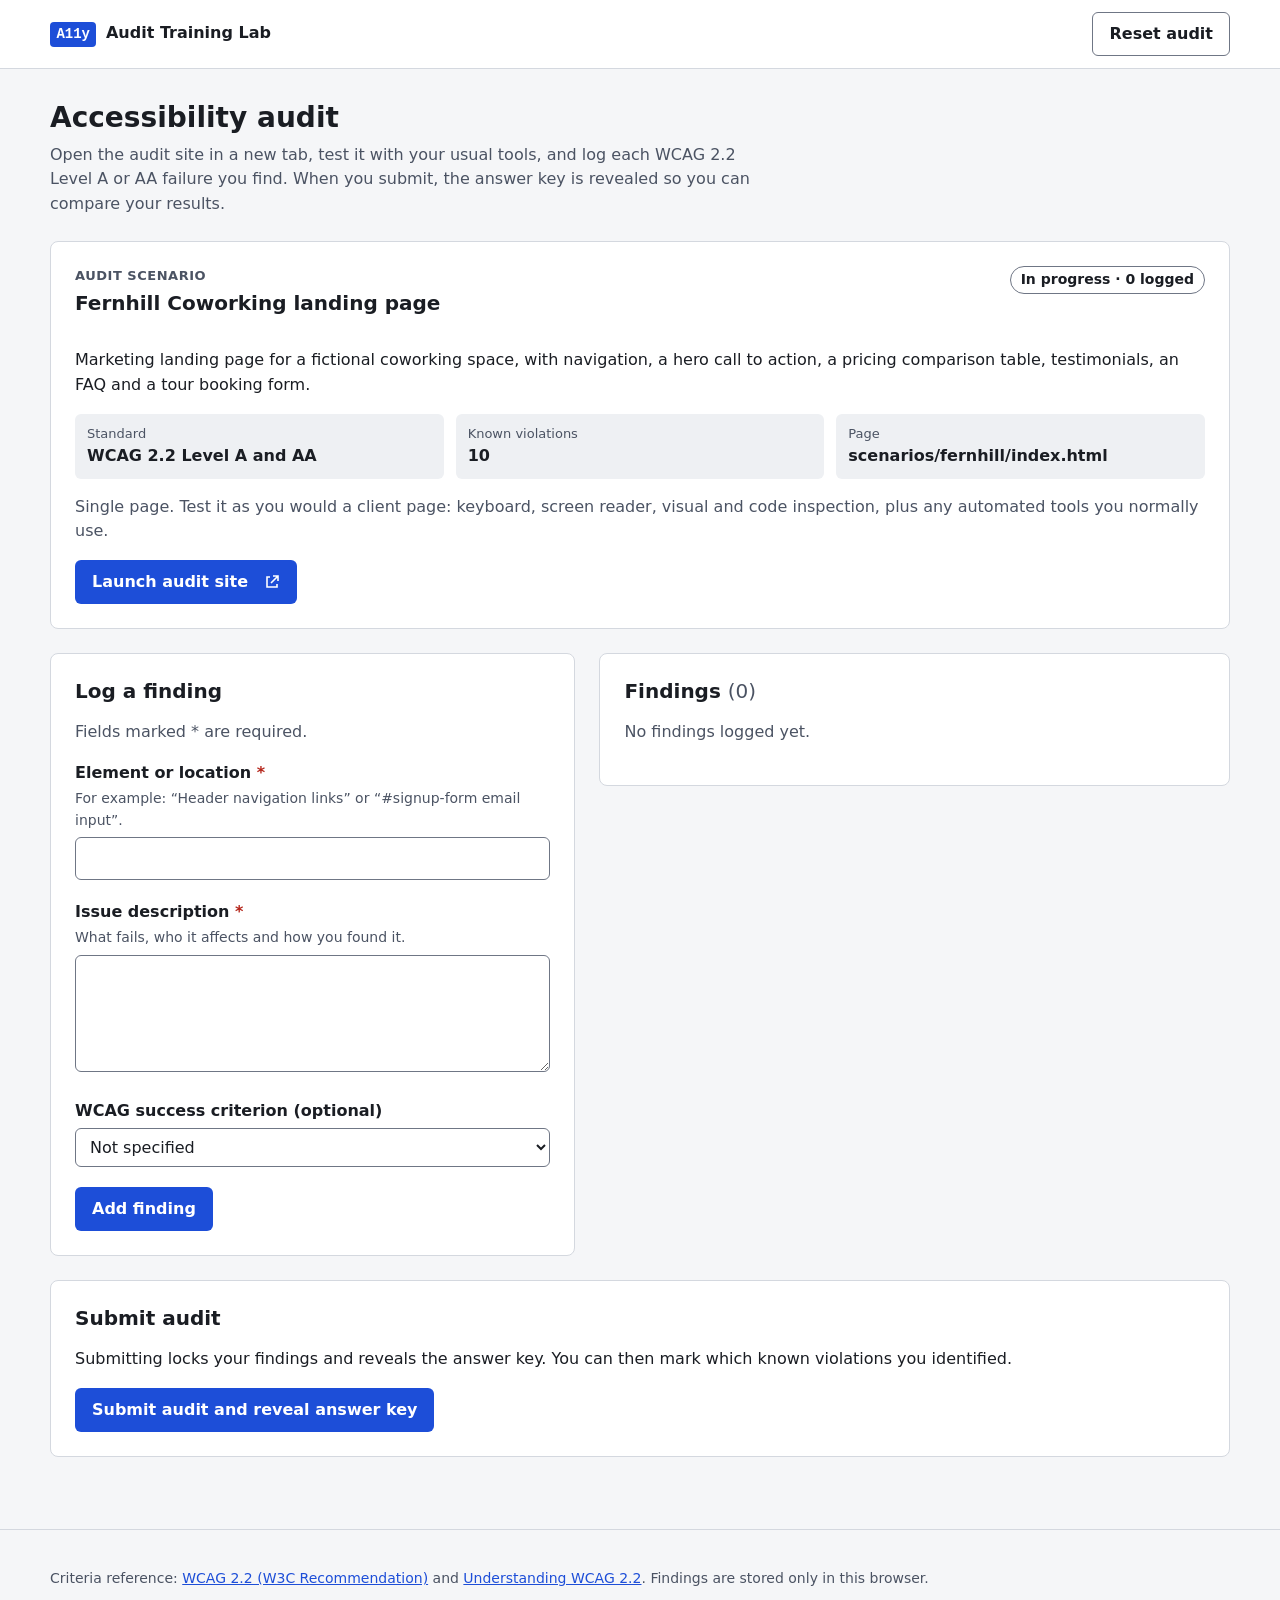
==== index.html @ 509cca6a "Initial commit: Accessibility Audit Training Lab MVP Static training app for practicing WCAG 2.2 aud" ====
<!DOCTYPE html>
<html lang="en">
<head>
  <meta charset="utf-8">
  <meta name="viewport" content="width=device-width, initial-scale=1">
  <title>Accessibility Audit Training Lab</title>
  <meta name="description" content="Practice WCAG 2.2 accessibility audits against a page with known, intentionally injected violations.">
  <link rel="stylesheet" href="css/app.css">
  <script src="js/app.js" defer></script>
</head>
<body>
  <a class="skip-link" href="#main">Skip to main content</a>

  <header class="app-header">
    <div class="wrap header-inner">
      <p class="brand"><span class="brand-mark" aria-hidden="true">A11y</span> Audit Training Lab</p>
      <button type="button" class="btn btn-ghost" id="reset-btn">Reset audit</button>
    </div>
  </header>

  <main id="main" tabindex="-1">
    <div class="wrap">
      <h1>Accessibility audit</h1>
      <p class="intro">Open the audit site in a new tab, test it with your usual tools, and log each WCAG 2.2 Level A or AA failure you find. When you submit, the answer key is revealed so you can compare your results.</p>

      <noscript><p class="notice">This training app needs JavaScript. The audit site itself works without it.</p></noscript>
      <p class="notice notice-error" id="load-error" hidden></p>

      <section class="panel scenario" aria-labelledby="scenario-title">
        <div class="scenario-head">
          <div>
            <p class="eyebrow">Audit scenario</p>
            <h2 id="scenario-title">Loading scenario…</h2>
          </div>
          <p class="badge" id="audit-state">In progress</p>
        </div>
        <p id="scenario-summary"></p>
        <dl class="meta" id="scenario-meta"></dl>
        <p id="scenario-scope" class="muted"></p>
        <a class="btn btn-primary" id="launch-link" href="#" target="_blank" rel="noopener">
          Launch audit site<span class="visually-hidden"> (opens in a new tab)</span>
          <svg class="icon" viewBox="0 0 16 16" aria-hidden="true" focusable="false"><path d="M6 3H3v10h10v-3M9 2h5v5M14 2L7 9" fill="none" stroke="currentColor" stroke-width="1.6"/></svg>
        </a>
      </section>

      <div class="workspace">
        <section class="panel" id="finding-form-panel" aria-labelledby="form-heading">
          <h2 id="form-heading" tabindex="-1">Log a finding</h2>
          <form id="finding-form" novalidate>
            <p class="muted">Fields marked <span aria-hidden="true">*</span><span class="visually-hidden">with an asterisk</span> are required.</p>

            <div class="field">
              <label for="f-location">Element or location <span class="req" aria-hidden="true">*</span></label>
              <p class="hint" id="f-location-hint">For example: “Header navigation links” or “#signup-form email input”.</p>
              <input type="text" id="f-location" name="location" required aria-describedby="f-location-hint f-location-error" autocomplete="off">
              <p class="error" id="f-location-error" hidden></p>
            </div>

            <div class="field">
              <label for="f-description">Issue description <span class="req" aria-hidden="true">*</span></label>
              <p class="hint" id="f-description-hint">What fails, who it affects and how you found it.</p>
              <textarea id="f-description" name="description" rows="4" required aria-describedby="f-description-hint f-description-error"></textarea>
              <p class="error" id="f-description-error" hidden></p>
            </div>

            <div class="field">
              <label for="f-wcag">WCAG success criterion (optional)</label>
              <select id="f-wcag" name="wcag" aria-describedby="f-wcag-help">
                <option value="">Not specified</option>
              </select>
              <div class="criterion-help" id="f-wcag-help"></div>
            </div>

            <div class="form-actions">
              <button type="submit" class="btn btn-primary" id="save-btn">Add finding</button>
              <button type="button" class="btn btn-secondary" id="cancel-edit-btn" hidden>Cancel edit</button>
            </div>
          </form>
          <p class="notice" id="form-locked" hidden>This audit has been submitted, so findings are read-only. Reset the audit to start again.</p>
        </section>

        <section class="panel" aria-labelledby="findings-heading">
          <h2 id="findings-heading" tabindex="-1">Findings <span class="count" id="findings-count">(0)</span></h2>
          <p class="muted" id="findings-empty">No findings logged yet.</p>
          <ol class="findings" id="findings-list"></ol>
        </section>
      </div>

      <section class="panel submit-panel" id="submit-panel" aria-labelledby="submit-heading">
        <h2 id="submit-heading">Submit audit</h2>
        <p>Submitting locks your findings and reveals the answer key. You can then mark which known violations you identified.</p>
        <button type="button" class="btn btn-primary" id="submit-btn">Submit audit and reveal answer key</button>
      </section>

      <section class="panel results" id="results" aria-labelledby="results-heading" hidden>
        <h2 id="results-heading" tabindex="-1">Results</h2>
        <div class="score" id="score" aria-live="polite" aria-atomic="true"></div>
        <p>For each known violation below, compare it with your findings and tick the box if you identified it. Your findings that cite the same criterion are listed as possible matches.</p>

        <h3>Answer key</h3>
        <ol class="answer-key" id="answer-key"></ol>

        <div class="summary-grid">
          <div>
            <h3 id="identified-heading">Identified</h3>
            <ul class="summary-list" id="identified-list" aria-labelledby="identified-heading"></ul>
          </div>
          <div>
            <h3 id="missed-heading">Missed</h3>
            <ul class="summary-list" id="missed-list" aria-labelledby="missed-heading"></ul>
          </div>
        </div>
      </section>
    </div>
  </main>

  <footer class="app-footer">
    <div class="wrap">
      <p>Criteria reference: <a href="https://www.w3.org/TR/WCAG22/">WCAG 2.2 (W3C Recommendation)</a> and <a href="https://www.w3.org/WAI/WCAG22/Understanding/">Understanding WCAG 2.2</a>. Findings are stored only in this browser.</p>
    </div>
  </footer>

  <div class="visually-hidden" id="announcer" role="status" aria-live="polite"></div>
</body>
</html>
---- css/app.css ----
:root {
  --bg: #f5f6f8;
  --surface: #ffffff;
  --surface-2: #eef0f3;
  --text: #1a1d23;
  --muted: #4b5363;
  --border: #d4d8df;
  --control-border: #6f7685;
  --accent: #1d4ed8;
  --accent-hover: #1e40af;
  --on-accent: #ffffff;
  --focus: #1d4ed8;
  --danger: #b42318;
  --success: #17703a;
  --success-bg: #e7f5ec;
  --mono: ui-monospace, "SF Mono", Menlo, Consolas, monospace;
  color-scheme: light;
}

@media (prefers-color-scheme: dark) {
  :root:not([data-theme="light"]) {
    --bg: #0f1115;
    --surface: #181b22;
    --surface-2: #222631;
    --text: #e6e8ec;
    --muted: #a7aebb;
    --border: #2f3542;
    --control-border: #828a9a;
    --accent: #8ab4ff;
    --accent-hover: #a9c7ff;
    --on-accent: #0f1115;
    --focus: #8ab4ff;
    --danger: #ff8f85;
    --success: #6fd88f;
    --success-bg: #17301f;
    color-scheme: dark;
  }
}

:root[data-theme="dark"] {
  --bg: #0f1115;
  --surface: #181b22;
  --surface-2: #222631;
  --text: #e6e8ec;
  --muted: #a7aebb;
  --border: #2f3542;
  --control-border: #828a9a;
  --accent: #8ab4ff;
  --accent-hover: #a9c7ff;
  --on-accent: #0f1115;
  --focus: #8ab4ff;
  --danger: #ff8f85;
  --success: #6fd88f;
  --success-bg: #17301f;
  color-scheme: dark;
}

*,
*::before,
*::after {
  box-sizing: border-box;
}

[hidden] {
  display: none !important;
}

body {
  margin: 0;
  font-family: system-ui, -apple-system, "Segoe UI", Roboto, sans-serif;
  font-size: 1rem;
  line-height: 1.55;
  color: var(--text);
  background: var(--bg);
}

a {
  color: var(--accent);
}

:focus-visible {
  outline: 3px solid var(--focus);
  outline-offset: 2px;
}

main:focus,
h2[tabindex="-1"]:focus {
  outline: none;
}

.wrap {
  width: min(1180px, 100% - 2rem);
  margin-inline: auto;
}

.visually-hidden {
  position: absolute !important;
  width: 1px;
  height: 1px;
  margin: -1px;
  padding: 0;
  overflow: hidden;
  clip: rect(0 0 0 0);
  white-space: nowrap;
  border: 0;
}

.skip-link {
  position: absolute;
  left: 1rem;
  top: -100px;
  z-index: 10;
  padding: 0.5rem 1rem;
  background: var(--accent);
  color: var(--on-accent);
  font-weight: 600;
}

.skip-link:focus {
  top: 0.75rem;
}

/* Header */
.app-header {
  background: var(--surface);
  border-bottom: 1px solid var(--border);
}

.header-inner {
  display: flex;
  align-items: center;
  justify-content: space-between;
  gap: 1rem;
  padding-block: 0.75rem;
}

.brand {
  margin: 0;
  font-weight: 600;
}

.brand-mark {
  display: inline-block;
  margin-right: 0.25rem;
  padding: 0.125rem 0.4rem;
  border-radius: 4px;
  background: var(--accent);
  color: var(--on-accent);
  font-family: var(--mono);
  font-size: 0.875rem;
}

main {
  padding-block: 2rem 3rem;
}

h1 {
  margin: 0 0 0.5rem;
  font-size: 1.75rem;
  line-height: 1.2;
}

h2 {
  margin: 0 0 1rem;
  font-size: 1.25rem;
  line-height: 1.3;
}

h3 {
  margin: 1.5rem 0 0.75rem;
  font-size: 1.0625rem;
}

.intro {
  max-width: 70ch;
  margin: 0 0 1.5rem;
  color: var(--muted);
}

.muted {
  color: var(--muted);
}

/* Panels */
.panel {
  margin-bottom: 1.5rem;
  padding: 1.5rem;
  background: var(--surface);
  border: 1px solid var(--border);
  border-radius: 8px;
}

.workspace {
  display: grid;
  grid-template-columns: minmax(0, 1fr) minmax(0, 1.2fr);
  gap: 1.5rem;
  align-items: start;
}

.workspace .panel {
  margin-bottom: 0;
}

.workspace + .panel {
  margin-top: 1.5rem;
}

.notice {
  padding: 0.75rem 1rem;
  border-left: 4px solid var(--accent);
  background: var(--surface-2);
}

.notice-error {
  border-left-color: var(--danger);
}

/* Scenario */
.scenario-head {
  display: flex;
  flex-wrap: wrap;
  justify-content: space-between;
  align-items: flex-start;
  gap: 0.5rem 1rem;
}

.eyebrow {
  margin: 0 0 0.25rem;
  font-size: 0.8125rem;
  font-weight: 600;
  letter-spacing: 0.04em;
  text-transform: uppercase;
  color: var(--muted);
}

.badge {
  margin: 0;
  padding: 0.125rem 0.625rem;
  border: 1px solid var(--control-border);
  border-radius: 999px;
  font-size: 0.875rem;
  font-weight: 600;
}

.badge.is-submitted {
  border-color: var(--success);
  color: var(--success);
  background: var(--success-bg);
}

.meta {
  display: grid;
  grid-template-columns: repeat(auto-fit, minmax(180px, 1fr));
  gap: 0.75rem;
  margin: 1rem 0;
}

.meta div {
  padding: 0.625rem 0.75rem;
  background: var(--surface-2);
  border-radius: 6px;
}

.meta dt {
  font-size: 0.8125rem;
  color: var(--muted);
}

.meta dd {
  margin: 0;
  font-weight: 600;
}

/* Buttons */
.btn {
  display: inline-flex;
  align-items: center;
  gap: 0.5rem;
  min-height: 44px;
  padding: 0.5rem 1rem;
  border: 1px solid transparent;
  border-radius: 6px;
  font: inherit;
  font-weight: 600;
  text-decoration: none;
  cursor: pointer;
}

.btn-primary {
  background: var(--accent);
  color: var(--on-accent);
}

.btn-primary:hover {
  background: var(--accent-hover);
}

.btn-secondary {
  background: var(--surface);
  border-color: var(--control-border);
  color: var(--text);
}

.btn-secondary:hover,
.btn-ghost:hover {
  background: var(--surface-2);
}

.btn-ghost {
  background: transparent;
  border-color: var(--control-border);
  color: var(--text);
}

.btn-small {
  min-height: 36px;
  padding: 0.25rem 0.75rem;
  font-size: 0.875rem;
}

.btn-danger {
  color: var(--danger);
}

.icon {
  width: 1em;
  height: 1em;
}

/* Form */
.field {
  margin-bottom: 1.25rem;
}

label {
  display: block;
  font-weight: 600;
}

.req {
  color: var(--danger);
}

.hint {
  margin: 0.125rem 0 0.375rem;
  font-size: 0.875rem;
  color: var(--muted);
}

input[type="text"],
textarea,
select {
  width: 100%;
  margin-top: 0.25rem;
  padding: 0.5rem 0.625rem;
  border: 1px solid var(--control-border);
  border-radius: 6px;
  background: var(--surface);
  color: var(--text);
  font: inherit;
}

.hint + input,
.hint + textarea {
  margin-top: 0;
}

textarea {
  resize: vertical;
}

[aria-invalid="true"] {
  border-color: var(--danger);
  border-width: 2px;
}

.error {
  margin: 0.375rem 0 0;
  font-size: 0.9375rem;
  font-weight: 600;
  color: var(--danger);
}

.criterion-help {
  margin-top: 0.5rem;
  font-size: 0.875rem;
  color: var(--muted);
}

.criterion-help:not(:empty) {
  padding: 0.625rem 0.75rem;
  background: var(--surface-2);
  border-radius: 6px;
}

.criterion-help p {
  margin: 0 0 0.375rem;
}

.criterion-help p:last-child {
  margin-bottom: 0;
}

.form-actions {
  display: flex;
  flex-wrap: wrap;
  gap: 0.75rem;
}

/* Findings list */
.count {
  font-weight: 400;
  color: var(--muted);
}

.findings {
  margin: 0;
  padding: 0;
  list-style: none;
}

.finding {
  padding: 1rem 0;
  border-top: 1px solid var(--border);
}

.finding:first-child {
  border-top: 0;
  padding-top: 0;
}

.finding h3 {
  margin: 0 0 0.375rem;
  font-size: 1rem;
}

.finding-number {
  font-family: var(--mono);
  color: var(--muted);
}

.finding p {
  margin: 0 0 0.5rem;
  white-space: pre-wrap;
  overflow-wrap: anywhere;
}

.sc-tag {
  display: inline-block;
  padding: 0.0625rem 0.5rem;
  border: 1px solid var(--control-border);
  border-radius: 4px;
  font-family: var(--mono);
  font-size: 0.8125rem;
}

.finding-actions {
  display: flex;
  gap: 0.5rem;
  margin-top: 0.5rem;
}

/* Results */
.score {
  margin-bottom: 1rem;
  padding: 1rem 1.25rem;
  background: var(--surface-2);
  border-radius: 8px;
}

.score-value {
  display: block;
  font-size: 2rem;
  font-weight: 700;
  line-height: 1.1;
}

.answer-key {
  margin: 0;
  padding: 0;
  list-style: none;
}

.violation {
  margin-bottom: 1rem;
  padding: 1rem 1.25rem;
  border: 1px solid var(--border);
  border-left: 4px solid var(--control-border);
  border-radius: 6px;
}

.violation.is-identified {
  border-left-color: var(--success);
}

.violation h4 {
  margin: 0 0 0.5rem;
  font-size: 1rem;
}

.violation-id {
  font-family: var(--mono);
  color: var(--muted);
}

.violation dl {
  display: grid;
  grid-template-columns: max-content 1fr;
  gap: 0.375rem 1rem;
  margin: 0 0 0.75rem;
}

.violation dt {
  font-weight: 600;
  color: var(--muted);
}

.violation dd {
  margin: 0;
}

.violation code {
  font-family: var(--mono);
  font-size: 0.875rem;
  overflow-wrap: anywhere;
}

.matches {
  font-size: 0.9375rem;
}

.check {
  display: flex;
  align-items: center;
  gap: 0.5rem;
  width: fit-content;
  padding: 0.375rem 0.75rem 0.375rem 0.5rem;
  border: 1px solid var(--control-border);
  border-radius: 6px;
  cursor: pointer;
}

.check input {
  width: 1.25rem;
  height: 1.25rem;
  margin: 0;
  accent-color: var(--success);
}

.summary-grid {
  display: grid;
  grid-template-columns: 1fr 1fr;
  gap: 1.5rem;
}

.summary-list {
  margin: 0;
  padding-left: 1.25rem;
}

.summary-list li {
  margin-bottom: 0.25rem;
}

/* Footer */
.app-footer {
  padding-block: 1.5rem;
  border-top: 1px solid var(--border);
  font-size: 0.875rem;
  color: var(--muted);
}

@media (max-width: 860px) {
  .workspace,
  .summary-grid {
    grid-template-columns: 1fr;
  }
}

@media (max-width: 480px) {
  .panel {
    padding: 1rem;
  }

  .violation dl {
    grid-template-columns: 1fr;
  }

  .violation dd {
    margin-bottom: 0.375rem;
  }
}
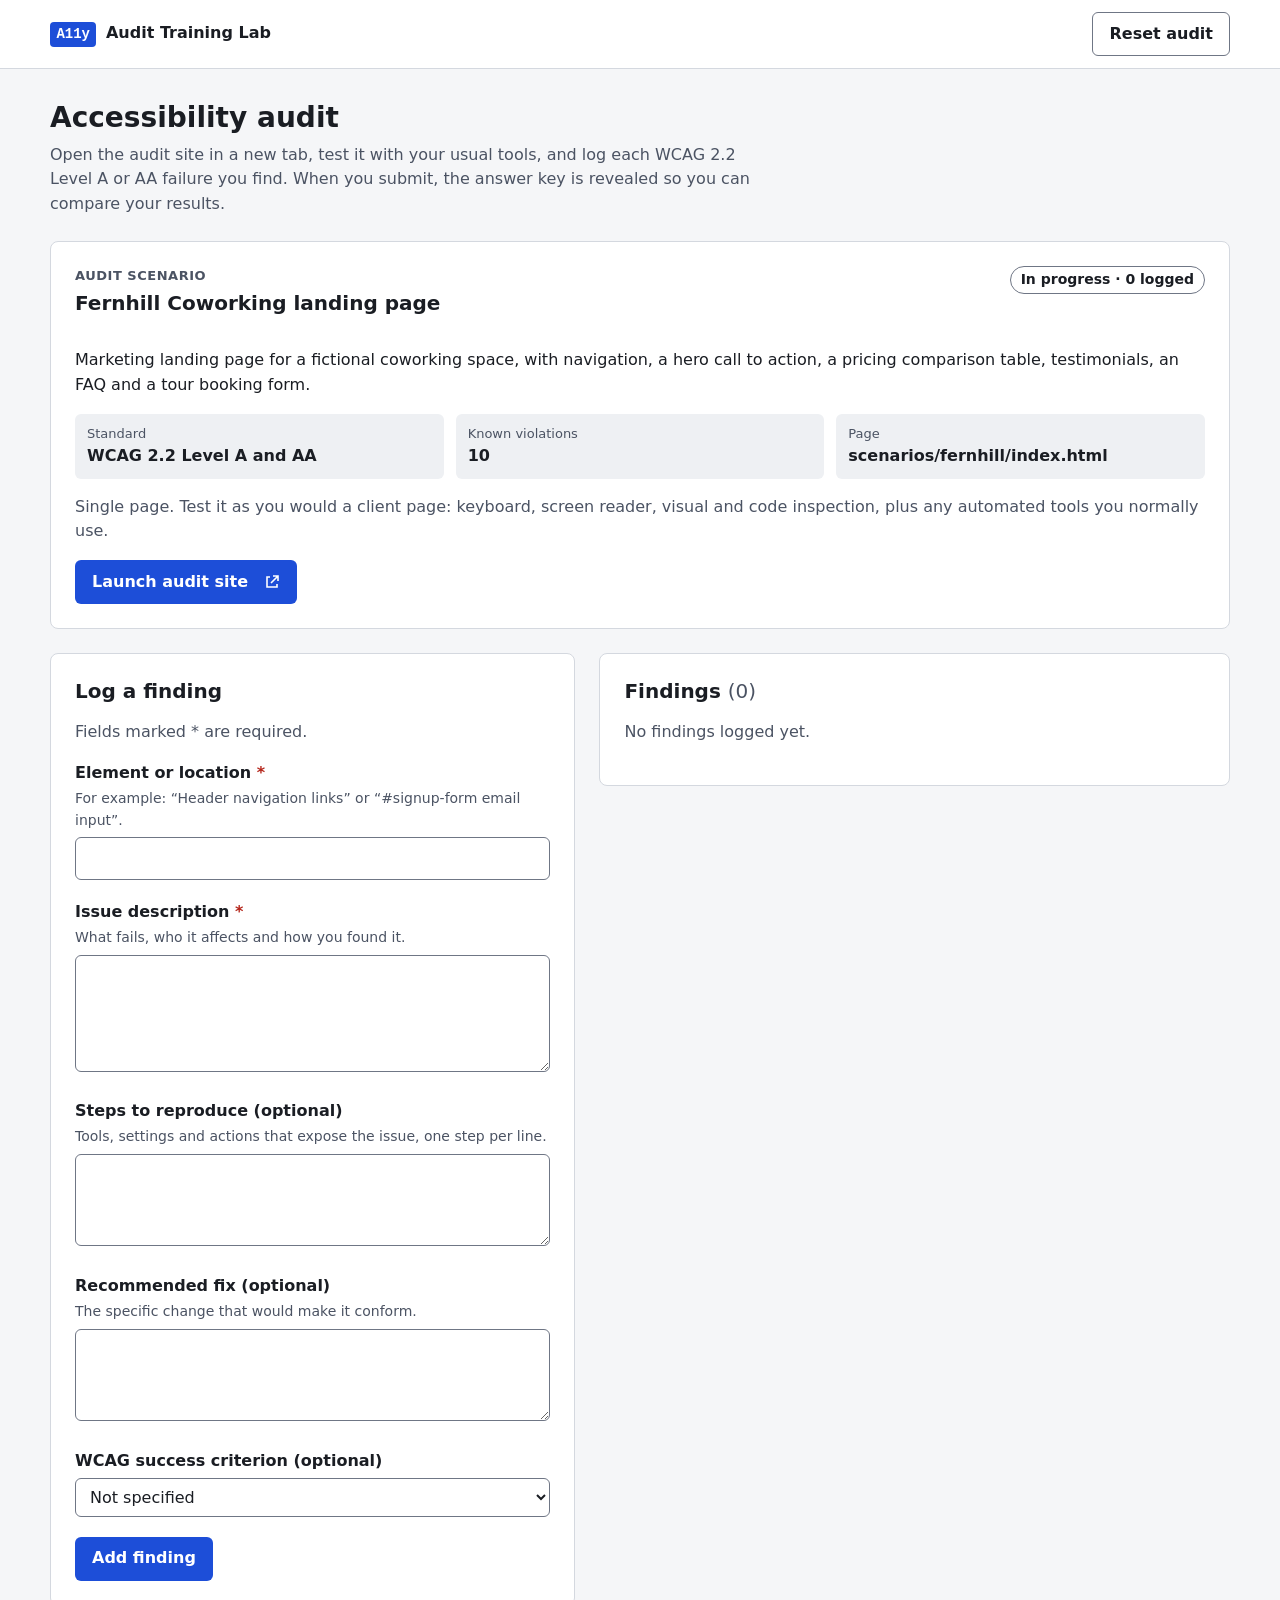
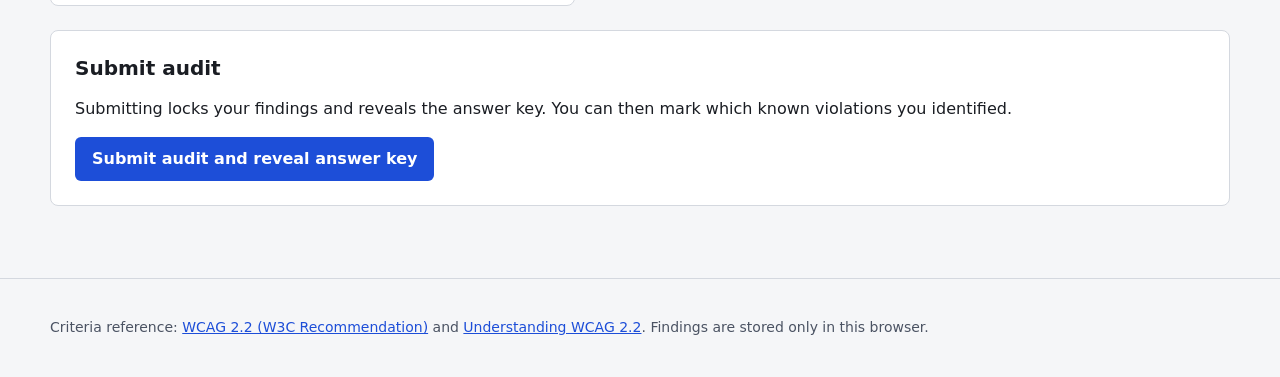
==== commit 93cda759: "Add reproduction and fix fields; document project intent - Findings log gains optional "Steps to rep" ====
--- a/index.html
+++ b/index.html
@@ -64,6 +64,18 @@
             </div>
 
             <div class="field">
+              <label for="f-steps">Steps to reproduce (optional)</label>
+              <p class="hint" id="f-steps-hint">Tools, settings and actions that expose the issue, one step per line.</p>
+              <textarea id="f-steps" name="steps" rows="3" aria-describedby="f-steps-hint"></textarea>
+            </div>
+
+            <div class="field">
+              <label for="f-fix">Recommended fix (optional)</label>
+              <p class="hint" id="f-fix-hint">The specific change that would make it conform.</p>
+              <textarea id="f-fix" name="fix" rows="3" aria-describedby="f-fix-hint"></textarea>
+            </div>
+
+            <div class="field">
               <label for="f-wcag">WCAG success criterion (optional)</label>
               <select id="f-wcag" name="wcag" aria-describedby="f-wcag-help">
                 <option value="">Not specified</option>
--- a/css/app.css
+++ b/css/app.css
@@ -445,6 +445,22 @@
   overflow-wrap: anywhere;
 }
 
+.finding-details {
+  margin: 0 0 0.5rem;
+  font-size: 0.9375rem;
+}
+
+.finding-details dt {
+  font-weight: 600;
+  color: var(--muted);
+}
+
+.finding-details dd {
+  margin: 0 0 0.375rem;
+  white-space: pre-wrap;
+  overflow-wrap: anywhere;
+}
+
 .sc-tag {
   display: inline-block;
   padding: 0.0625rem 0.5rem;
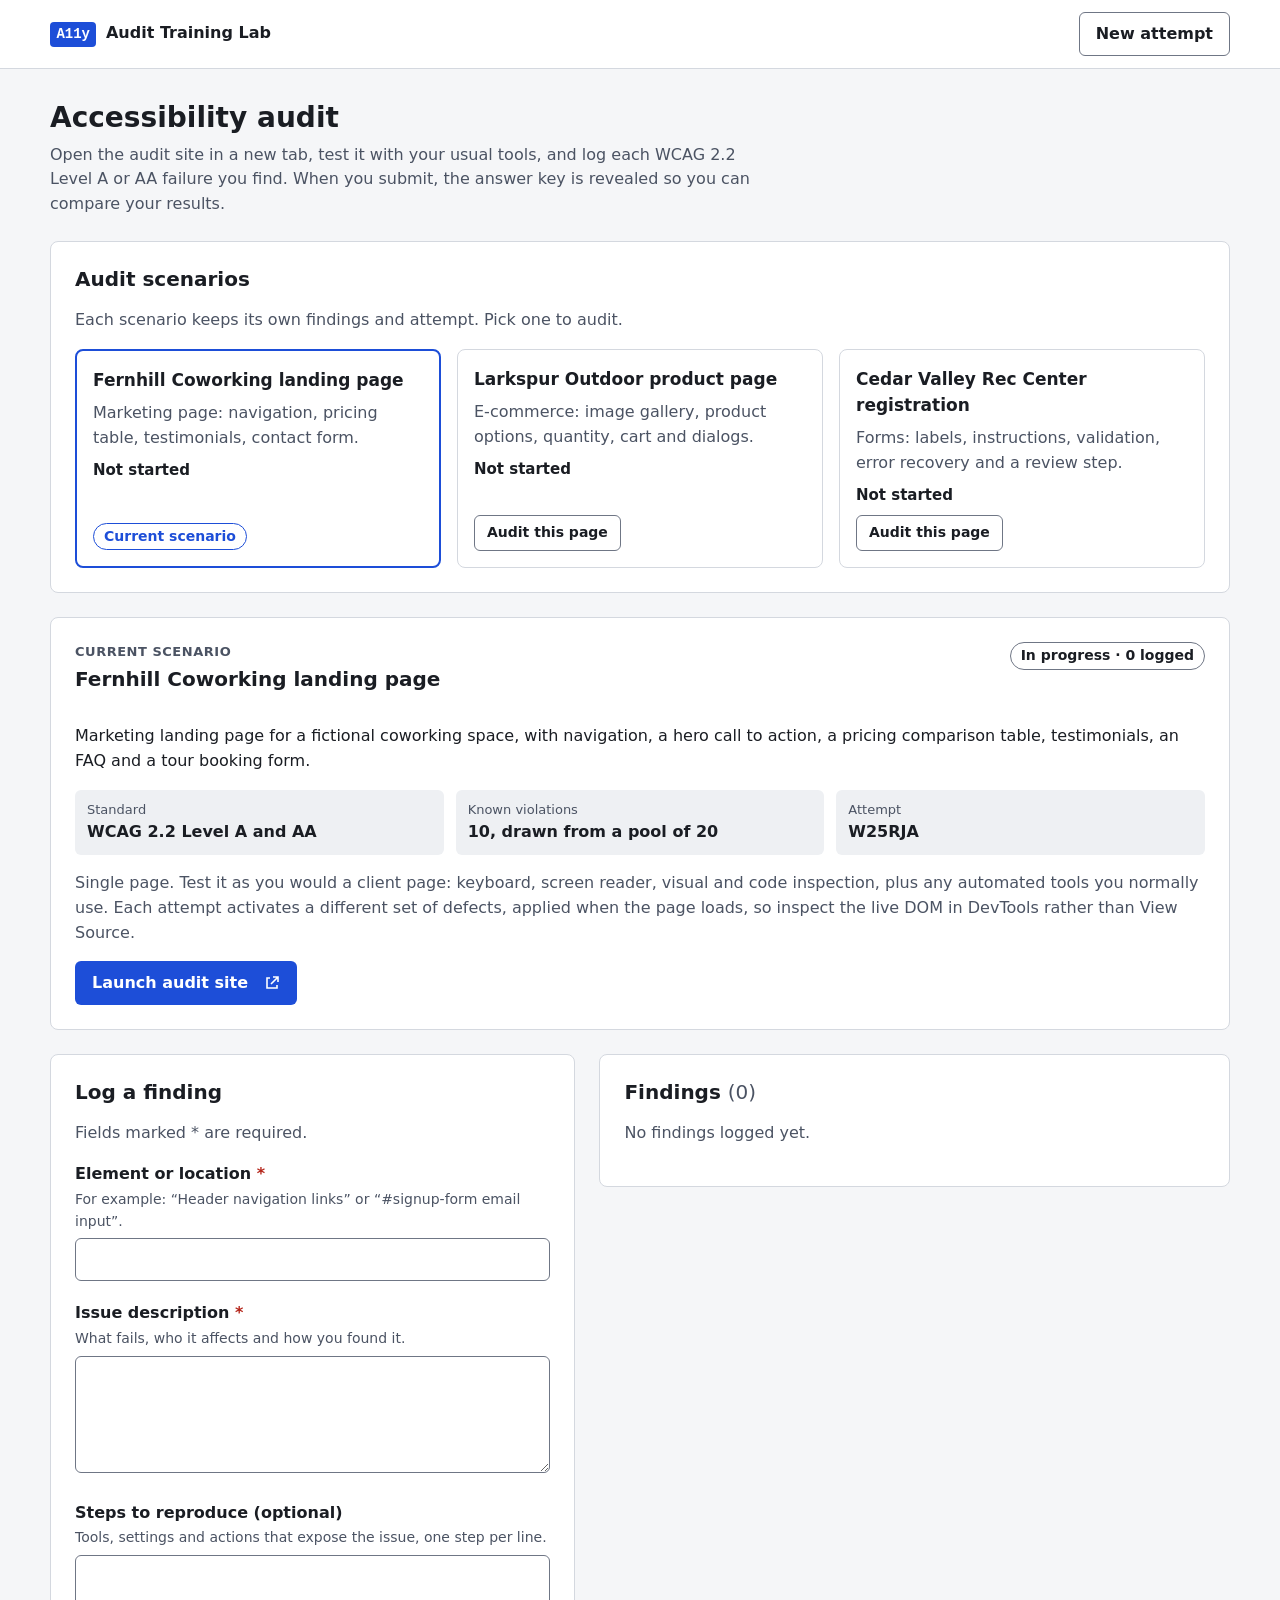
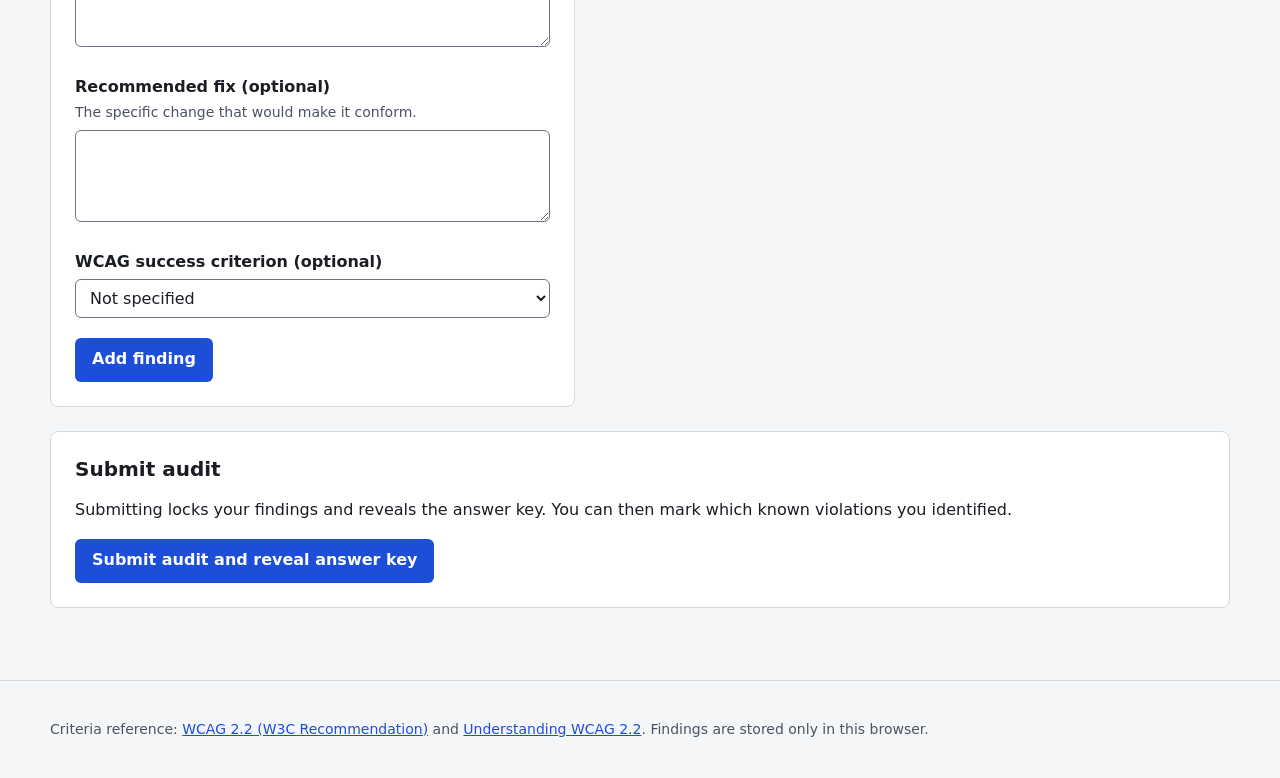
==== commit e0f8919a: "Add randomized defects, e-commerce and form scenarios, and test suites - Each scenario has a pool of" ====
--- a/index.html
+++ b/index.html
@@ -4,8 +4,9 @@
   <meta charset="utf-8">
   <meta name="viewport" content="width=device-width, initial-scale=1">
   <title>Accessibility Audit Training Lab</title>
-  <meta name="description" content="Practice WCAG 2.2 accessibility audits against a page with known, intentionally injected violations.">
+  <meta name="description" content="Practice WCAG 2.2 accessibility audits against pages with known, intentionally injected violations.">
   <link rel="stylesheet" href="css/app.css">
+  <script src="scenarios/shared/attempt-engine.js" defer></script>
   <script src="js/app.js" defer></script>
 </head>
 <body>
@@ -14,7 +15,7 @@
   <header class="app-header">
     <div class="wrap header-inner">
       <p class="brand"><span class="brand-mark" aria-hidden="true">A11y</span> Audit Training Lab</p>
-      <button type="button" class="btn btn-ghost" id="reset-btn">Reset audit</button>
+      <button type="button" class="btn btn-ghost" id="reset-btn">New attempt</button>
     </div>
   </header>
 
@@ -26,11 +27,17 @@
       <noscript><p class="notice">This training app needs JavaScript. The audit site itself works without it.</p></noscript>
       <p class="notice notice-error" id="load-error" hidden></p>
 
+      <section class="panel" aria-labelledby="scenarios-heading">
+        <h2 id="scenarios-heading">Audit scenarios</h2>
+        <p class="muted">Each scenario keeps its own findings and attempt. Pick one to audit.</p>
+        <ul class="scenario-list" id="scenario-list"></ul>
+      </section>
+
       <section class="panel scenario" aria-labelledby="scenario-title">
         <div class="scenario-head">
           <div>
-            <p class="eyebrow">Audit scenario</p>
-            <h2 id="scenario-title">Loading scenario…</h2>
+            <p class="eyebrow">Current scenario</p>
+            <h2 id="scenario-title" tabindex="-1">Loading scenario…</h2>
           </div>
           <p class="badge" id="audit-state">In progress</p>
         </div>
@@ -88,7 +95,7 @@
               <button type="button" class="btn btn-secondary" id="cancel-edit-btn" hidden>Cancel edit</button>
             </div>
           </form>
-          <p class="notice" id="form-locked" hidden>This audit has been submitted, so findings are read-only. Reset the audit to start again.</p>
+          <p class="notice" id="form-locked" hidden>This audit has been submitted, so findings are read-only. Start a new attempt to audit again.</p>
         </section>
 
         <section class="panel" aria-labelledby="findings-heading">
@@ -108,6 +115,7 @@
         <h2 id="results-heading" tabindex="-1">Results</h2>
         <div class="score" id="score" aria-live="polite" aria-atomic="true"></div>
         <p>For each known violation below, compare it with your findings and tick the box if you identified it. Your findings that cite the same criterion are listed as possible matches.</p>
+        <p><a id="corrected-link" href="#" target="_blank" rel="noopener">Open the corrected page<span class="visually-hidden"> (opens in a new tab)</span></a> to compare it with the version you audited.</p>
 
         <h3>Answer key</h3>
         <ol class="answer-key" id="answer-key"></ol>
--- a/css/app.css
+++ b/css/app.css
@@ -248,6 +248,50 @@
   background: var(--success-bg);
 }
 
+.scenario-list {
+  display: grid;
+  grid-template-columns: repeat(auto-fit, minmax(240px, 1fr));
+  gap: 1rem;
+  margin: 1rem 0 0;
+  padding: 0;
+  list-style: none;
+}
+
+.scenario-card {
+  display: flex;
+  flex-direction: column;
+  align-items: flex-start;
+  gap: 0.5rem;
+  padding: 1rem;
+  border: 1px solid var(--border);
+  border-radius: 8px;
+  background: var(--surface);
+}
+
+.scenario-card.is-current {
+  border: 2px solid var(--accent);
+}
+
+.scenario-card h3,
+.scenario-card p {
+  margin: 0;
+}
+
+.scenario-card .btn,
+.scenario-card .badge {
+  margin-top: auto;
+}
+
+.scenario-status {
+  font-size: 0.9375rem;
+  font-weight: 600;
+}
+
+.is-current-badge {
+  border-color: var(--accent);
+  color: var(--accent);
+}
+
 .meta {
   display: grid;
   grid-template-columns: repeat(auto-fit, minmax(180px, 1fr));
